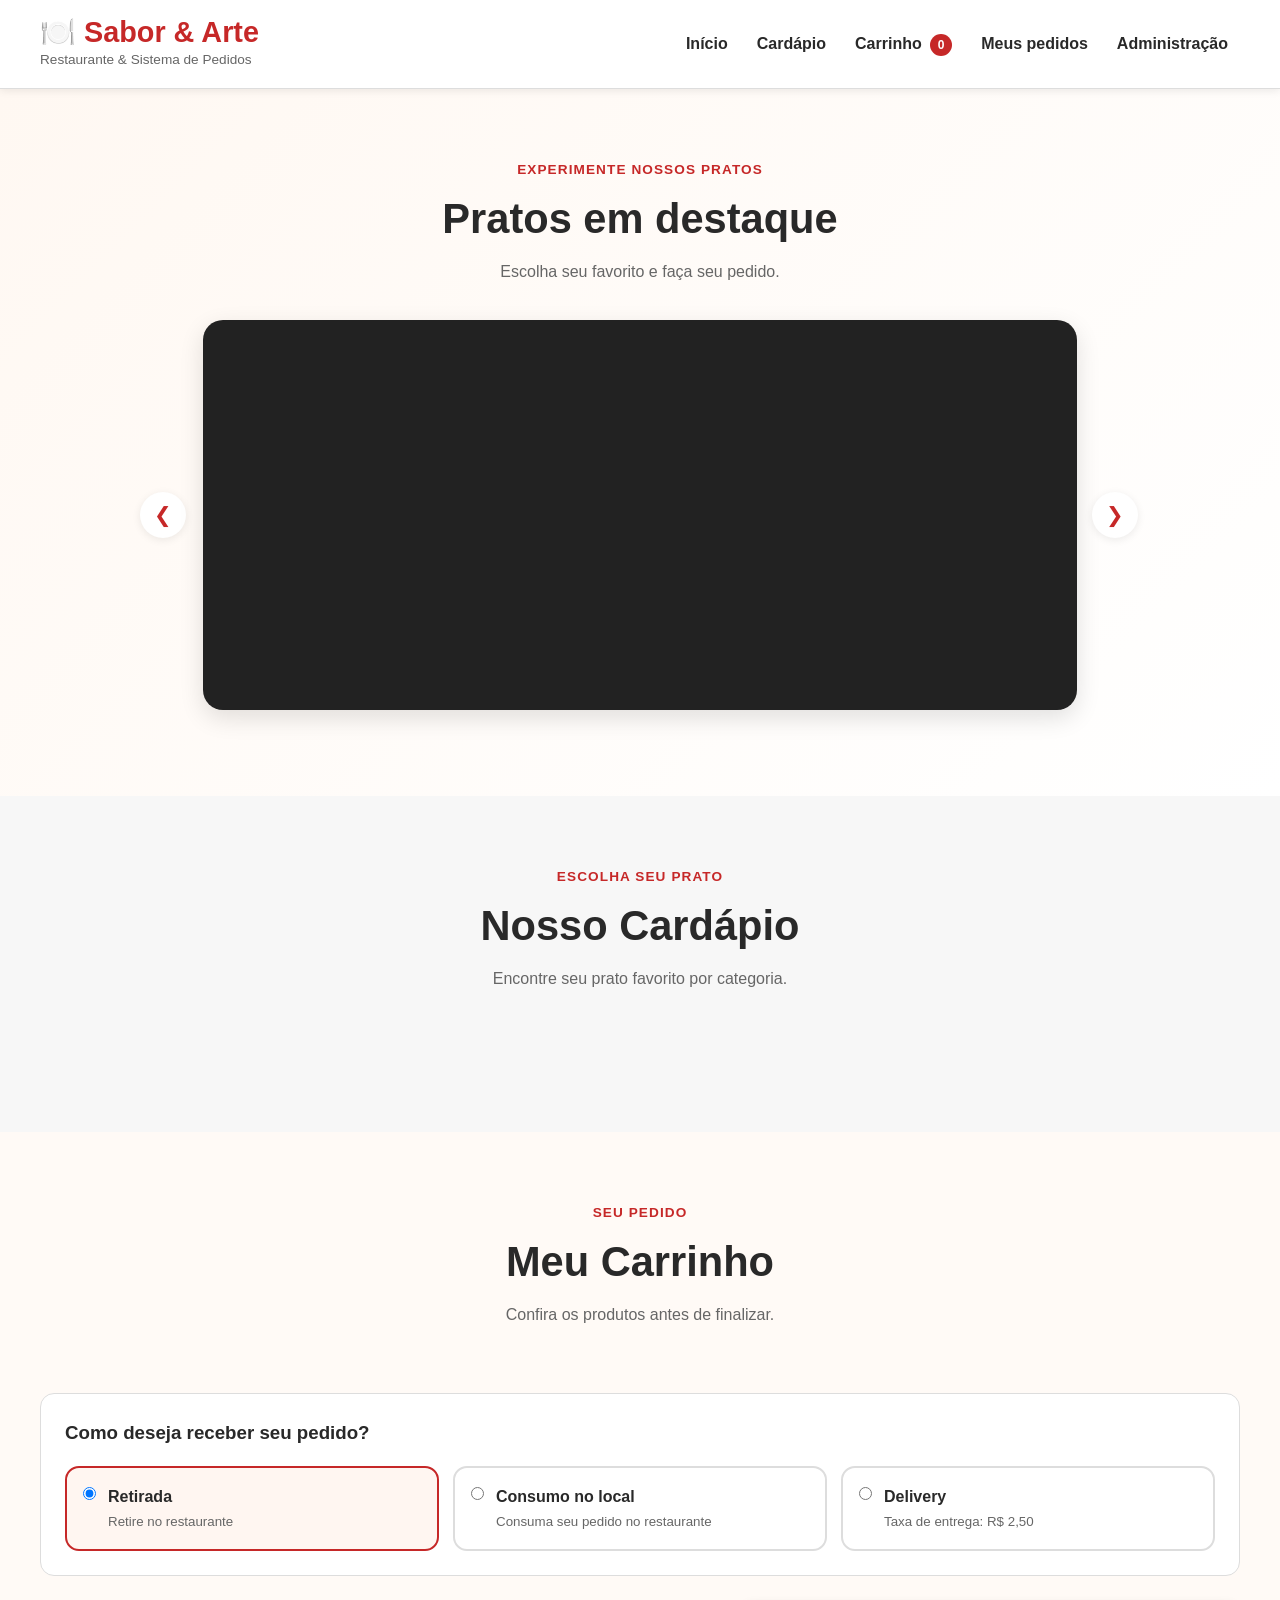
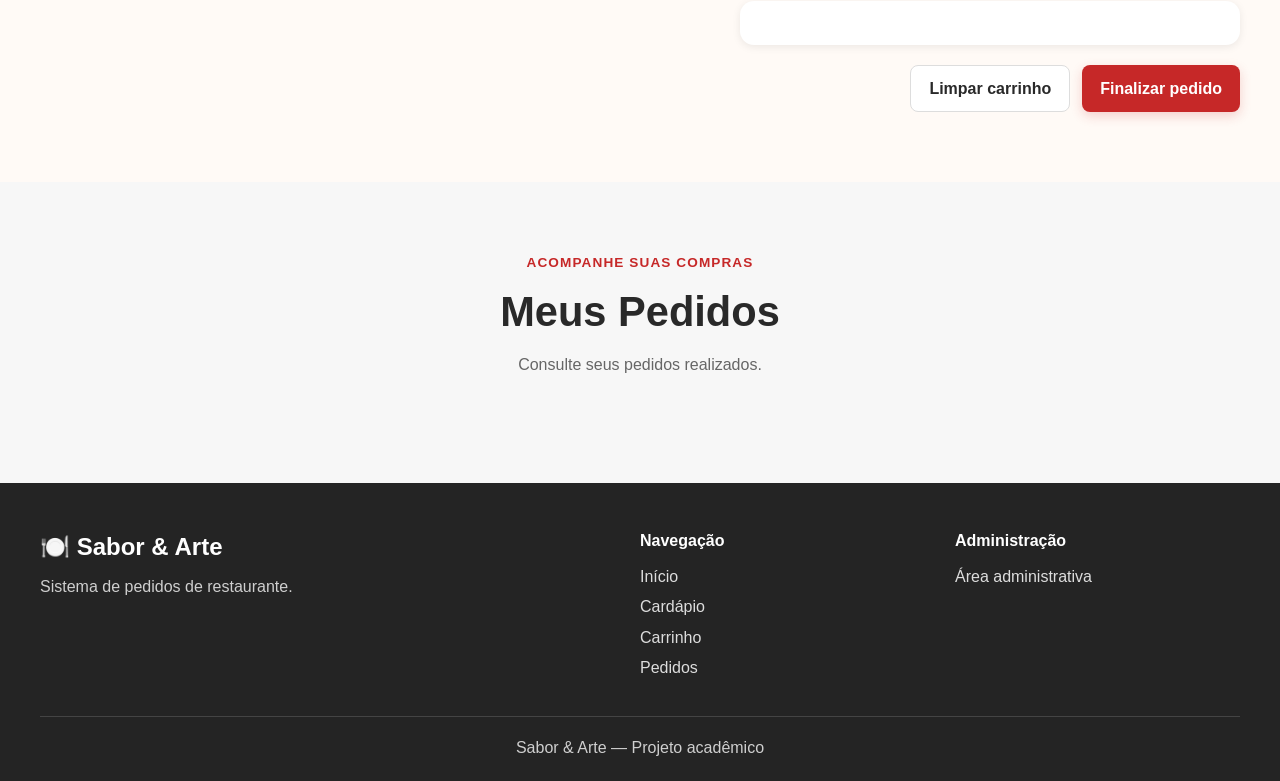
==== html/index.html @ 0c0e7c6c "Versão funcional do site" ====
<!doctype html>
<html lang="pt-BR">
  <head>
    <meta charset="UTF-8" />

    <meta name="viewport" content="width=device-width, initial-scale=1.0" />

    <meta
      name="description"
      content="Sabor & Arte - Sistema de pedidos de restaurante"
    />

    <title>Sabor & Arte - Restaurante</title>

    <link rel="stylesheet" href="../css/style.css" />
  </head>

  <body>
    <a class="link-pular" href="#conteudo-principal"> Pular para o conteúdo </a>

    <!-- =====================================================
         CABEÇALHO
    ====================================================== -->

    <header class="cabecalho">
      <div class="container cabecalho-conteudo">
        <div class="marca">
          <h1>🍽️ Sabor & Arte</h1>

          <p>Restaurante & Sistema de Pedidos</p>
        </div>

        <nav class="navegacao" aria-label="Navegação principal">
          <a href="#inicio"> Início </a>

          <a href="#cardapio"> Cardápio </a>

          <a href="#carrinho">
            Carrinho
            <span id="contador-carrinho" class="contador-carrinho"> 0 </span>
          </a>

          <a href="#pedidos"> Meus pedidos </a>

          <a href="admin.html" class="link-administracao"> Administração </a>
        </nav>
      </div>
    </header>

    <!-- =====================================================
         CONTEÚDO PRINCIPAL
    ====================================================== -->

    <main id="conteudo-principal">
      <!-- =================================================
             INÍCIO
        ================================================== -->

      <section
        id="inicio"
        class="secao secao-destaque"
        aria-labelledby="titulo-destaques"
      >
        <div class="container">
          <div class="titulo-secao">
            <span class="subtitulo"> Experimente nossos pratos </span>

            <h2 id="titulo-destaques">Pratos em destaque</h2>

            <p>Escolha seu favorito e faça seu pedido.</p>
          </div>

          <div id="carrossel" class="carrossel" aria-label="Pratos em destaque">
            <button
              id="btn-anterior"
              class="btn-carrossel"
              type="button"
              aria-label="Prato anterior"
            >
              ❮
            </button>

            <div id="slide-carrossel" class="slide-carrossel"></div>

            <button
              id="btn-proximo"
              class="btn-carrossel"
              type="button"
              aria-label="Próximo prato"
            >
              ❯
            </button>
          </div>

          <div
            id="indicadores-carrossel"
            class="indicadores"
            aria-label="Selecionar prato em destaque"
          ></div>
        </div>
      </section>

      <!-- =================================================
             CARDÁPIO
        ================================================== -->

      <section id="cardapio" class="secao" aria-labelledby="titulo-cardapio">
        <div class="container">
          <div class="titulo-secao">
            <span class="subtitulo"> Escolha seu prato </span>

            <h2 id="titulo-cardapio">Nosso Cardápio</h2>

            <p>Encontre seu prato favorito por categoria.</p>
          </div>

          <div
            id="filtros-categoria"
            class="filtros"
            aria-label="Categorias do cardápio"
          ></div>

          <div id="lista-produtos" class="lista-produtos"></div>
        </div>
      </section>

      <!-- =================================================
             CARRINHO
        ================================================== -->

      <section
        id="carrinho"
        class="secao secao-carrinho"
        aria-labelledby="titulo-carrinho"
      >
        <div class="container">
          <div class="titulo-secao">
            <span class="subtitulo"> Seu pedido </span>

            <h2 id="titulo-carrinho">Meu Carrinho</h2>

            <p>Confira os produtos antes de finalizar.</p>
          </div>

          <div id="lista-carrinho" class="lista-carrinho"></div>

          <!-- =================================================
                     TIPO DE ENTREGA
                ================================================== -->

          <div class="opcoes-entrega">
            <h3>Como deseja receber seu pedido?</h3>

            <div class="opcoes-entrega-grid">
              <label class="opcao-entrega">
                <input
                  type="radio"
                  name="tipo-entrega"
                  value="retirada"
                  checked
                />

                <span class="opcao-entrega-conteudo">
                  <strong> Retirada </strong>

                  <small> Retire no restaurante </small>
                </span>
              </label>

              <label class="opcao-entrega">
                <input type="radio" name="tipo-entrega" value="local" />

                <span class="opcao-entrega-conteudo">
                  <strong> Consumo no local </strong>

                  <small> Consuma seu pedido no restaurante </small>
                </span>
              </label>

              <label class="opcao-entrega">
                <input type="radio" name="tipo-entrega" value="entrega" />

                <span class="opcao-entrega-conteudo">
                  <strong> Delivery </strong>

                  <small> Taxa de entrega: R$ 2,50 </small>
                </span>
              </label>
            </div>
          </div>

          <!-- RESUMO -->

          <div id="resumo-carrinho" class="resumo-carrinho"></div>

          <div class="acoes-carrinho">
            <button
              id="btn-limpar-carrinho"
              class="btn btn-secundario"
              type="button"
            >
              Limpar carrinho
            </button>

            <button id="btn-finalizar" class="btn btn-principal" type="button">
              Finalizar pedido
            </button>
          </div>
        </div>
      </section>

      <!-- =================================================
             PEDIDOS
        ================================================== -->

      <section id="pedidos" class="secao" aria-labelledby="titulo-pedidos">
        <div class="container">
          <div class="titulo-secao">
            <span class="subtitulo"> Acompanhe suas compras </span>

            <h2 id="titulo-pedidos">Meus Pedidos</h2>

            <p>Consulte seus pedidos realizados.</p>
          </div>

          <div id="lista-pedidos" class="lista-pedidos"></div>
        </div>
      </section>
    </main>

    <!-- =====================================================
         MENSAGEM DE FEEDBACK
    ====================================================== -->

    <div
      id="mensagem"
      class="mensagem"
      role="status"
      aria-live="polite"
      aria-atomic="true"
    ></div>

    <!-- =====================================================
         RODAPÉ
    ====================================================== -->

    <footer class="rodape">
      <div class="container">
        <div class="rodape-conteudo">
          <div>
            <h2>🍽️ Sabor & Arte</h2>

            <p>Sistema de pedidos de restaurante.</p>
          </div>

          <div>
            <h3>Navegação</h3>

            <a href="#inicio"> Início </a>

            <a href="#cardapio"> Cardápio </a>

            <a href="#carrinho"> Carrinho </a>

            <a href="#pedidos"> Pedidos </a>
          </div>

          <div>
            <h3>Administração</h3>

            <a href="admin.html"> Área administrativa </a>
          </div>
        </div>

        <div class="rodape-final">
          <p>Sabor & Arte — Projeto acadêmico</p>
        </div>
      </div>
    </footer>

    <script type="module" src="../js/app.js"></script>
  </body>
</html>
---- css/style.css ----
/* =========================================================
   VARIÁVEIS
========================================================= */

:root {
    --cor-principal: #c62828;
    --cor-principal-hover: #a91f1f;
    --cor-destaque: #f9b233;

    --cor-fundo: #f7f7f7;
    --cor-superficie: #ffffff;
    --cor-fundo-claro: #fff8f2;

    --cor-texto: #292929;
    --cor-texto-secundario: #666666;

    --cor-borda: #dddddd;

    --cor-sucesso: #198754;
    --cor-erro: #c62828;
    --cor-aviso: #a66a00;

    --largura-maxima: 1200px;

    --raio-pequeno: 8px;
    --raio-medio: 14px;
    --raio-grande: 20px;

    --sombra-pequena:
        0 2px 8px rgba(0, 0, 0, 0.08);

    --sombra-media:
        0 8px 25px rgba(0, 0, 0, 0.12);
}


/* =========================================================
   RESET
========================================================= */

* {
    margin: 0;
    padding: 0;
    box-sizing: border-box;
}


html {
    scroll-behavior: smooth;
}


body {
    min-height: 100vh;

    font-family:
        Arial,
        Helvetica,
        sans-serif;

    background-color: var(--cor-fundo);

    color: var(--cor-texto);

    line-height: 1.6;
}


img {
    display: block;

    max-width: 100%;
}


button,
input,
textarea {
    font: inherit;
}


button {
    cursor: pointer;
}


a {
    color: inherit;

    text-decoration: none;
}


/* =========================================================
   ACESSIBILIDADE
========================================================= */

.link-pular {
    position: fixed;

    top: 10px;
    left: 10px;

    z-index: 9999;

    padding: 10px 16px;

    border: 2px solid #000000;

    border-radius: var(--raio-pequeno);

    background-color: #ffffff;

    color: #000000;

    transform: translateY(-150%);

    transition:
        transform 0.2s ease;
}


.link-pular:focus {
    transform: translateY(0);
}


:focus-visible {
    outline: 3px solid var(--cor-destaque);

    outline-offset: 3px;
}


/* =========================================================
   CONTAINER
========================================================= */

.container {
    width:
        min(
            calc(100% - 32px),
            var(--largura-maxima)
        );

    margin-inline: auto;
}


/* =========================================================
   CABEÇALHO
========================================================= */

.cabecalho {
    position: sticky;

    top: 0;

    z-index: 1000;

    background-color: #ffffff;

    border-bottom:
        1px solid var(--cor-borda);

    box-shadow: var(--sombra-pequena);
}


.cabecalho-conteudo {
    min-height: 88px;

    display: flex;

    align-items: center;

    justify-content: space-between;

    gap: 30px;
}


.marca h1 {
    color: var(--cor-principal);

    font-size: 1.8rem;

    line-height: 1.1;
}


.marca p {
    color: var(--cor-texto-secundario);

    font-size: 0.85rem;
}


/* =========================================================
   NAVEGAÇÃO
========================================================= */

.navegacao {
    display: flex;

    flex-wrap: wrap;

    align-items: center;

    gap: 5px;
}


.navegacao a {
    padding: 9px 12px;

    border-radius: var(--raio-pequeno);

    font-weight: 600;

    transition:
        background-color 0.2s ease,
        color 0.2s ease;
}


.navegacao a:hover {
    background-color: #fff0e8;

    color: var(--cor-principal);
}


.contador-carrinho {
    display: inline-flex;

    align-items: center;

    justify-content: center;

    min-width: 22px;

    height: 22px;

    margin-left: 4px;

    padding: 0 5px;

    border-radius: 999px;

    background-color: var(--cor-principal);

    color: #ffffff;

    font-size: 0.75rem;

    line-height: 1;
}


/* =========================================================
   SEÇÕES
========================================================= */

.secao {
    padding: 70px 0;
}


.secao-destaque {
    background:
        linear-gradient(
            135deg,
            #fff8f2,
            #ffffff
        );
}


.secao-carrinho {
    background-color: #fffaf6;
}


.secao-administracao {
    min-height: 80vh;

    background-color: #f1f1f1;
}


.titulo-secao {
    margin-bottom: 35px;

    text-align: center;
}


.subtitulo {
    display: block;

    margin-bottom: 5px;

    color: var(--cor-principal);

    font-size: 0.85rem;

    font-weight: 800;

    letter-spacing: 0.08em;

    text-transform: uppercase;
}


.titulo-secao h2 {
    margin-bottom: 7px;

    font-size:
        clamp(
            1.8rem,
            4vw,
            2.6rem
        );
}


.titulo-secao p {
    max-width: 650px;

    margin-inline: auto;

    color: var(--cor-texto-secundario);
}


/* =========================================================
   BOTÕES
========================================================= */

.btn {
    min-height: 44px;

    padding:
        10px 18px;

    border: none;

    border-radius: var(--raio-pequeno);

    font-weight: 700;

    transition:
        transform 0.15s ease,
        background-color 0.2s ease,
        box-shadow 0.2s ease;
}


.btn:hover {
    transform: translateY(-1px);
}


.btn:active {
    transform: translateY(0);
}


.btn-principal {
    background-color: var(--cor-principal);

    color: #ffffff;

    box-shadow:
        0 4px 12px
        rgba(198, 40, 40, 0.20);
}


.btn-principal:hover {
    background-color: var(--cor-principal-hover);
}


.btn-secundario {
    border: 1px solid var(--cor-borda);

    background-color: #ffffff;

    color: var(--cor-texto);
}


.btn-secundario:hover {
    background-color: #eeeeee;
}


/* =========================================================
   CARROSSEL
========================================================= */

.carrossel {
    display: grid;

    grid-template-columns:
        48px 1fr 48px;

    align-items: center;

    gap: 15px;

    max-width: 1000px;

    margin-inline: auto;
}


.slide-carrossel {
    min-height: 390px;

    overflow: hidden;

    border-radius: var(--raio-grande);

    background-color: #222222;

    box-shadow: var(--sombra-media);
}


.slide-conteudo {
    position: relative;

    min-height: 390px;

    display: flex;

    align-items: flex-end;

    overflow: hidden;
}


.slide-conteudo img {
    position: absolute;

    inset: 0;

    width: 100%;

    height: 100%;

    object-fit: cover;
}


.slide-overlay {
    position: relative;

    z-index: 1;

    width: 100%;

    padding: 50px 30px 25px;

    background:
        linear-gradient(
            transparent,
            rgba(0, 0, 0, 0.85)
        );

    color: #ffffff;
}


.slide-overlay h3 {
    margin-bottom: 5px;

    font-size: 1.7rem;
}


.slide-overlay p {
    margin-bottom: 10px;

    color: #eeeeee;
}


.slide-preco {
    font-size: 1.25rem;

    font-weight: 800;
}


.btn-carrossel {
    width: 46px;

    height: 46px;

    border: none;

    border-radius: 50%;

    background-color: #ffffff;

    color: var(--cor-principal);

    font-size: 1.3rem;

    box-shadow: var(--sombra-pequena);

    transition:
        transform 0.2s ease,
        background-color 0.2s ease;
}


.btn-carrossel:hover {
    transform: scale(1.05);

    background-color: #fff0e8;
}


.indicadores {
    display: flex;

    justify-content: center;

    align-items: center;

    gap: 8px;

    margin-top: 16px;
}


.indicador {
    width: 10px;

    height: 10px;

    padding: 0;

    border: none;

    border-radius: 50%;

    background-color: #cccccc;
}


.indicador.ativo {
    width: 28px;

    border-radius: 999px;

    background-color: var(--cor-principal);
}


/* =========================================================
   FILTROS
========================================================= */

.filtros {
    display: flex;

    justify-content: center;

    flex-wrap: wrap;

    gap: 10px;

    margin-bottom: 35px;
}


.btn-filtro {
    min-height: 42px;

    padding:
        8px 16px;

    border:
        1px solid var(--cor-borda);

    border-radius: 999px;

    background-color: #ffffff;

    color: var(--cor-texto);

    font-weight: 600;
}


.btn-filtro:hover,
.btn-filtro.ativo {
    border-color: var(--cor-principal);

    background-color: var(--cor-principal);

    color: #ffffff;
}


/* =========================================================
   CARDS DO CARDÁPIO
========================================================= */

.lista-produtos {
    display: grid;

    grid-template-columns:
        repeat(
            auto-fit,
            minmax(230px, 1fr)
        );

    gap: 24px;
}


.card-produto {
    display: flex;

    flex-direction: column;

    overflow: hidden;

    border:
        1px solid var(--cor-borda);

    border-radius: var(--raio-medio);

    background-color: #ffffff;

    box-shadow: var(--sombra-pequena);

    transition:
        transform 0.2s ease,
        box-shadow 0.2s ease;
}


.card-produto:hover {
    transform: translateY(-4px);

    box-shadow: var(--sombra-media);
}


.card-produto-imagem {
    aspect-ratio: 16 / 10;

    overflow: hidden;

    background-color: #eeeeee;
}


.card-produto-imagem img {
    width: 100%;

    height: 100%;

    object-fit: cover;

    transition:
        transform 0.3s ease;
}


.card-produto:hover
.card-produto-imagem img {
    transform: scale(1.04);
}


.card-produto-conteudo {
    flex: 1;

    display: flex;

    flex-direction: column;

    padding: 18px;
}


.card-produto-categoria {
    margin-bottom: 5px;

    color: var(--cor-principal);

    font-size: 0.75rem;

    font-weight: 800;

    text-transform: uppercase;
}


.card-produto h3 {
    margin-bottom: 7px;

    font-size: 1.15rem;
}


.card-produto p {
    flex: 1;

    margin-bottom: 15px;

    color: var(--cor-texto-secundario);

    font-size: 0.92rem;
}


.card-produto-preco {
    margin-bottom: 15px;

    color: var(--cor-principal);

    font-size: 1.25rem;

    font-weight: 800;
}


.card-produto .btn {
    width: 100%;
}


/* =========================================================
   CARRINHO
========================================================= */

.lista-carrinho {
    display: flex;

    flex-direction: column;

    gap: 14px;
}


.item-carrinho {
    display: grid;

    grid-template-columns:
        80px
        1fr
        auto
        auto;

    align-items: center;

    gap: 18px;

    padding: 15px;

    border:
        1px solid var(--cor-borda);

    border-radius: var(--raio-medio);

    background-color: #ffffff;
}


.item-carrinho-imagem {
    width: 80px;

    height: 65px;

    overflow: hidden;

    border-radius: var(--raio-pequeno);
}


.item-carrinho-imagem img {
    width: 100%;

    height: 100%;

    object-fit: cover;
}


.item-carrinho-info h3 {
    margin-bottom: 3px;

    font-size: 1rem;
}


.item-carrinho-info p {
    color: var(--cor-texto-secundario);

    font-size: 0.85rem;
}


.controles-quantidade {
    display: inline-flex;

    align-items: center;

    overflow: hidden;

    border:
        1px solid var(--cor-borda);

    border-radius: 999px;
}


.btn-quantidade {
    width: 34px;

    height: 34px;

    border: none;

    background-color: #ffffff;

    color: var(--cor-principal);

    font-size: 1.1rem;

    font-weight: 800;
}


.btn-quantidade:hover {
    background-color: #fff0e8;
}


.quantidade {
    min-width: 30px;

    text-align: center;

    font-weight: 700;
}


.item-carrinho-subtotal {
    min-width: 95px;

    text-align: right;

    font-weight: 800;
}


.btn-remover {
    border: none;

    background: transparent;

    color: var(--cor-erro);

    font-weight: 700;

    text-decoration: underline;
}


/* =========================================================
   ENTREGA
========================================================= */

.opcoes-entrega {
    margin-top: 30px;

    padding: 24px;

    border:
        1px solid var(--cor-borda);

    border-radius: var(--raio-medio);

    background-color: #ffffff;
}


.opcoes-entrega h3 {
    margin-bottom: 18px;
}


.opcoes-entrega-grid {
    display: grid;

    grid-template-columns:
        repeat(
            3,
            1fr
        );

    gap: 14px;
}


.opcao-entrega {
    display: flex;

    align-items: flex-start;

    gap: 12px;

    padding: 16px;

    border:
        2px solid var(--cor-borda);

    border-radius: var(--raio-medio);

    background-color: #ffffff;

    cursor: pointer;

    transition:
        border-color 0.2s ease,
        background-color 0.2s ease;
}


.opcao-entrega:hover {
    border-color: #aaaaaa;
}


.opcao-entrega:has(input:checked) {
    border-color: var(--cor-principal);

    background-color: #fff6f1;
}


.opcao-entrega input {
    margin-top: 3px;
}


.opcao-entrega-conteudo {
    display: flex;

    flex-direction: column;

    gap: 2px;
}


.opcao-entrega-conteudo small {
    color: var(--cor-texto-secundario);
}


/* =========================================================
   RESUMO
========================================================= */

.resumo-carrinho {
    max-width: 500px;

    margin:
        25px 0 0 auto;

    padding: 22px;

    border-radius: var(--raio-medio);

    background-color: #ffffff;

    box-shadow: var(--sombra-pequena);
}


.resumo-linha {
    display: flex;

    justify-content: space-between;

    gap: 20px;

    padding: 7px 0;
}


.resumo-total {
    margin-top: 10px;

    padding-top: 15px;

    border-top:
        2px solid var(--cor-borda);

    font-size: 1.25rem;

    font-weight: 800;
}


.acoes-carrinho {
    display: flex;

    justify-content: flex-end;

    flex-wrap: wrap;

    gap: 12px;

    margin-top: 20px;
}


/* =========================================================
   PEDIDOS
========================================================= */

.lista-pedidos {
    display: flex;

    flex-direction: column;

    gap: 16px;
}


.card-pedido {
    padding: 20px;

    border:
        1px solid var(--cor-borda);

    border-radius: var(--raio-medio);

    background-color: #ffffff;

    box-shadow: var(--sombra-pequena);
}


.card-pedido-cabecalho {
    display: flex;

    justify-content: space-between;

    align-items: flex-start;

    gap: 20px;

    margin-bottom: 14px;
}


.card-pedido-cabecalho h3 {
    margin-bottom: 3px;
}


.card-pedido-data {
    color: var(--cor-texto-secundario);

    font-size: 0.85rem;
}


.status-pedido {
    display: inline-flex;

    align-items: center;

    justify-content: center;

    padding:
        6px 12px;

    border-radius: 999px;

    background-color: #eeeeee;

    font-size: 0.82rem;

    font-weight: 700;
}


.status-realizado {
    background-color: #e7f5e9;

    color: #1d6b2c;
}


.status-preparo {
    background-color: #fff4d6;

    color: #805b00;
}


.status-pronto {
    background-color: #e4f1ff;

    color: #005a9c;
}


.status-entregue {
    background-color: #e5f7ed;

    color: #08763a;
}


.status-cancelado {
    background-color: #fdeaea;

    color: #a11818;
}


/* =========================================================
   ADMINISTRAÇÃO
========================================================= */

.cabecalho-administracao {
    display: flex;

    align-items: center;

    justify-content: space-between;

    gap: 20px;

    margin-bottom: 25px;
}


.cabecalho-administracao p {
    color: var(--cor-texto-secundario);
}


.lista-administracao {
    display: flex;

    flex-direction: column;

    gap: 12px;
}


.item-administracao {
    display: grid;

    grid-template-columns:
        70px
        1fr
        120px
        auto;

    align-items: center;

    gap: 16px;

    padding: 12px 15px;

    border:
        1px solid var(--cor-borda);

    border-radius: var(--raio-medio);

    background-color: #ffffff;

    box-shadow: var(--sombra-pequena);
}


.item-administracao-imagem {
    width: 70px;

    height: 55px;

    overflow: hidden;

    border-radius: var(--raio-pequeno);
}


.item-administracao-imagem img {
    width: 100%;

    height: 100%;

    object-fit: cover;
}


.item-administracao-info h3 {
    margin-bottom: 3px;

    font-size: 1rem;
}


.item-administracao-info p {
    color: var(--cor-texto-secundario);

    font-size: 0.82rem;
}


.item-administracao-preco {
    font-weight: 800;
}


.acoes-administracao {
    display: flex;

    gap: 8px;
}


.btn-editar,
.btn-excluir {
    min-height: 40px;

    padding:
        8px 12px;

    border-radius: var(--raio-pequeno);

    font-weight: 700;
}


.btn-editar {
    border:
        1px solid #b6d3f5;

    background-color: #eef6ff;

    color: #005ea8;
}


.btn-excluir {
    border:
        1px solid #f3b7b7;

    background-color: #fff0f0;

    color: #a11818;
}


/* =========================================================
   FORMULÁRIO
========================================================= */

.formulario-container {
    margin-bottom: 30px;

    padding: 25px;

    border:
        1px solid var(--cor-borda);

    border-radius: var(--raio-medio);

    background-color: #ffffff;

    box-shadow: var(--sombra-pequena);
}


.cabecalho-formulario {
    margin-bottom: 20px;
}


.cabecalho-formulario h3 {
    font-size: 1.4rem;
}


.form-grid {
    display: grid;

    grid-template-columns:
        repeat(
            2,
            1fr
        );

    gap: 18px;
}


.campo {
    display: flex;

    flex-direction: column;

    gap: 7px;
}


.campo-completo {
    grid-column: 1 / -1;
}


.campo label {
    font-weight: 700;
}


.campo input,
.campo textarea {
    width: 100%;

    padding:
        11px 13px;

    border:
        1px solid #cfcfcf;

    border-radius: var(--raio-pequeno);

    background-color: #ffffff;

    color: var(--cor-texto);
}


.campo input {
    min-height: 45px;
}


.campo textarea {
    min-height: 110px;

    resize: vertical;
}


.campo input:focus,
.campo textarea:focus {
    border-color: var(--cor-principal);
}


.campo small {
    color: var(--cor-texto-secundario);

    font-size: 0.82rem;
}


.acoes-formulario {
    display: flex;

    justify-content: flex-end;

    flex-wrap: wrap;

    gap: 12px;

    margin-top: 22px;
}


/* =========================================================
   MENSAGENS
========================================================= */

.mensagem {
    position: fixed;

    right: 20px;
    bottom: 20px;

    z-index: 2000;

    max-width:
        min(
            420px,
            calc(100% - 40px)
        );

    padding:
        14px 18px;

    border-radius: var(--raio-medio);

    background-color: #222222;

    color: #ffffff;

    box-shadow: var(--sombra-media);

    opacity: 0;

    visibility: hidden;

    transform: translateY(20px);

    transition:
        opacity 0.2s ease,
        transform 0.2s ease,
        visibility 0.2s ease;
}


.mensagem.visivel {
    opacity: 1;

    visibility: visible;

    transform: translateY(0);
}


.mensagem.sucesso {
    background-color: var(--cor-sucesso);
}


.mensagem.erro {
    background-color: var(--cor-erro);
}


.mensagem.aviso {
    background-color: var(--cor-aviso);
}


/* =========================================================
   ESTADO VAZIO
========================================================= */

.estado-vazio {
    padding: 45px 20px;

    border:
        2px dashed var(--cor-borda);

    border-radius: var(--raio-medio);

    background-color: #ffffff;

    text-align: center;
}


.estado-vazio h3 {
    margin-bottom: 7px;
}


.estado-vazio p {
    color: var(--cor-texto-secundario);
}


/* =========================================================
   RODAPÉ
========================================================= */

.rodape {
    padding:
        45px 0 20px;

    background-color: #242424;

    color: #ffffff;
}


.rodape-conteudo {
    display: grid;

    grid-template-columns:
        2fr 1fr 1fr;

    gap: 30px;
}


.rodape h2 {
    margin-bottom: 8px;
}


.rodape h3 {
    margin-bottom: 10px;

    font-size: 1rem;
}


.rodape p {
    color: #cfcfcf;
}


.rodape-conteudo a {
    display: block;

    width: fit-content;

    margin-bottom: 5px;

    color: #dddddd;
}


.rodape-conteudo a:hover {
    color: #ffffff;

    text-decoration: underline;
}


.rodape-final {
    margin-top: 30px;

    padding-top: 18px;

    border-top:
        1px solid #444444;

    text-align: center;
}


/* =========================================================
   RESPONSIVIDADE
========================================================= */

@media (max-width: 900px) {

    .cabecalho-conteudo {
        flex-direction: column;

        align-items: flex-start;

        padding: 18px 0;
    }


    .navegacao {
        width: 100%;

        overflow-x: auto;

        flex-wrap: nowrap;
    }


    .opcoes-entrega-grid {
        grid-template-columns: 1fr;
    }


    .item-administracao {
        grid-template-columns:
            60px 1fr;
    }


    .item-administracao-preco,
    .acoes-administracao {
        grid-column: 2;
    }


    .rodape-conteudo {
        grid-template-columns:
            1fr 1fr;
    }
}


@media (max-width: 700px) {

    .secao {
        padding: 50px 0;
    }


    .carrossel {
        grid-template-columns:
            40px 1fr 40px;

        gap: 8px;
    }


    .btn-carrossel {
        width: 40px;

        height: 40px;
    }


    .slide-carrossel,
    .slide-conteudo {
        min-height: 320px;
    }


    .item-carrinho {
        grid-template-columns:
            65px 1fr;

        gap: 12px;
    }


    .item-carrinho-imagem {
        width: 65px;

        height: 55px;
    }


    .controles-quantidade,
    .item-carrinho-subtotal,
    .btn-remover {
        grid-column: 2;

        justify-self: start;
    }


    .item-carrinho-subtotal {
        text-align: left;
    }


    .resumo-carrinho {
        max-width: none;
    }


    .acoes-carrinho {
        flex-direction: column;
    }


    .acoes-carrinho .btn {
        width: 100%;
    }


    .form-grid {
        grid-template-columns: 1fr;
    }


    .campo-completo {
        grid-column: auto;
    }


    .cabecalho-administracao {
        flex-direction: column;

        align-items: stretch;
    }


    .cabecalho-administracao .btn {
        width: 100%;
    }


    .rodape-conteudo {
        grid-template-columns: 1fr;
    }
}


@media (max-width: 500px) {

    .container {
        width:
            calc(100% - 20px);
    }


    .marca h1 {
        font-size: 1.5rem;
    }


    .navegacao a {
        padding:
            8px 10px;

        font-size: 0.88rem;
    }


    .slide-carrossel,
    .slide-conteudo {
        min-height: 280px;
    }


    .opcoes-entrega {
        padding: 18px;
    }


    .formulario-container {
        padding: 18px;
    }
}


/* =========================================================
   REDUÇÃO DE MOVIMENTO
========================================================= */

@media (prefers-reduced-motion: reduce) {

    html {
        scroll-behavior: auto;
    }


    *,
    *::before,
    *::after {
        transition: none !important;

        animation: none !important;
    }
}
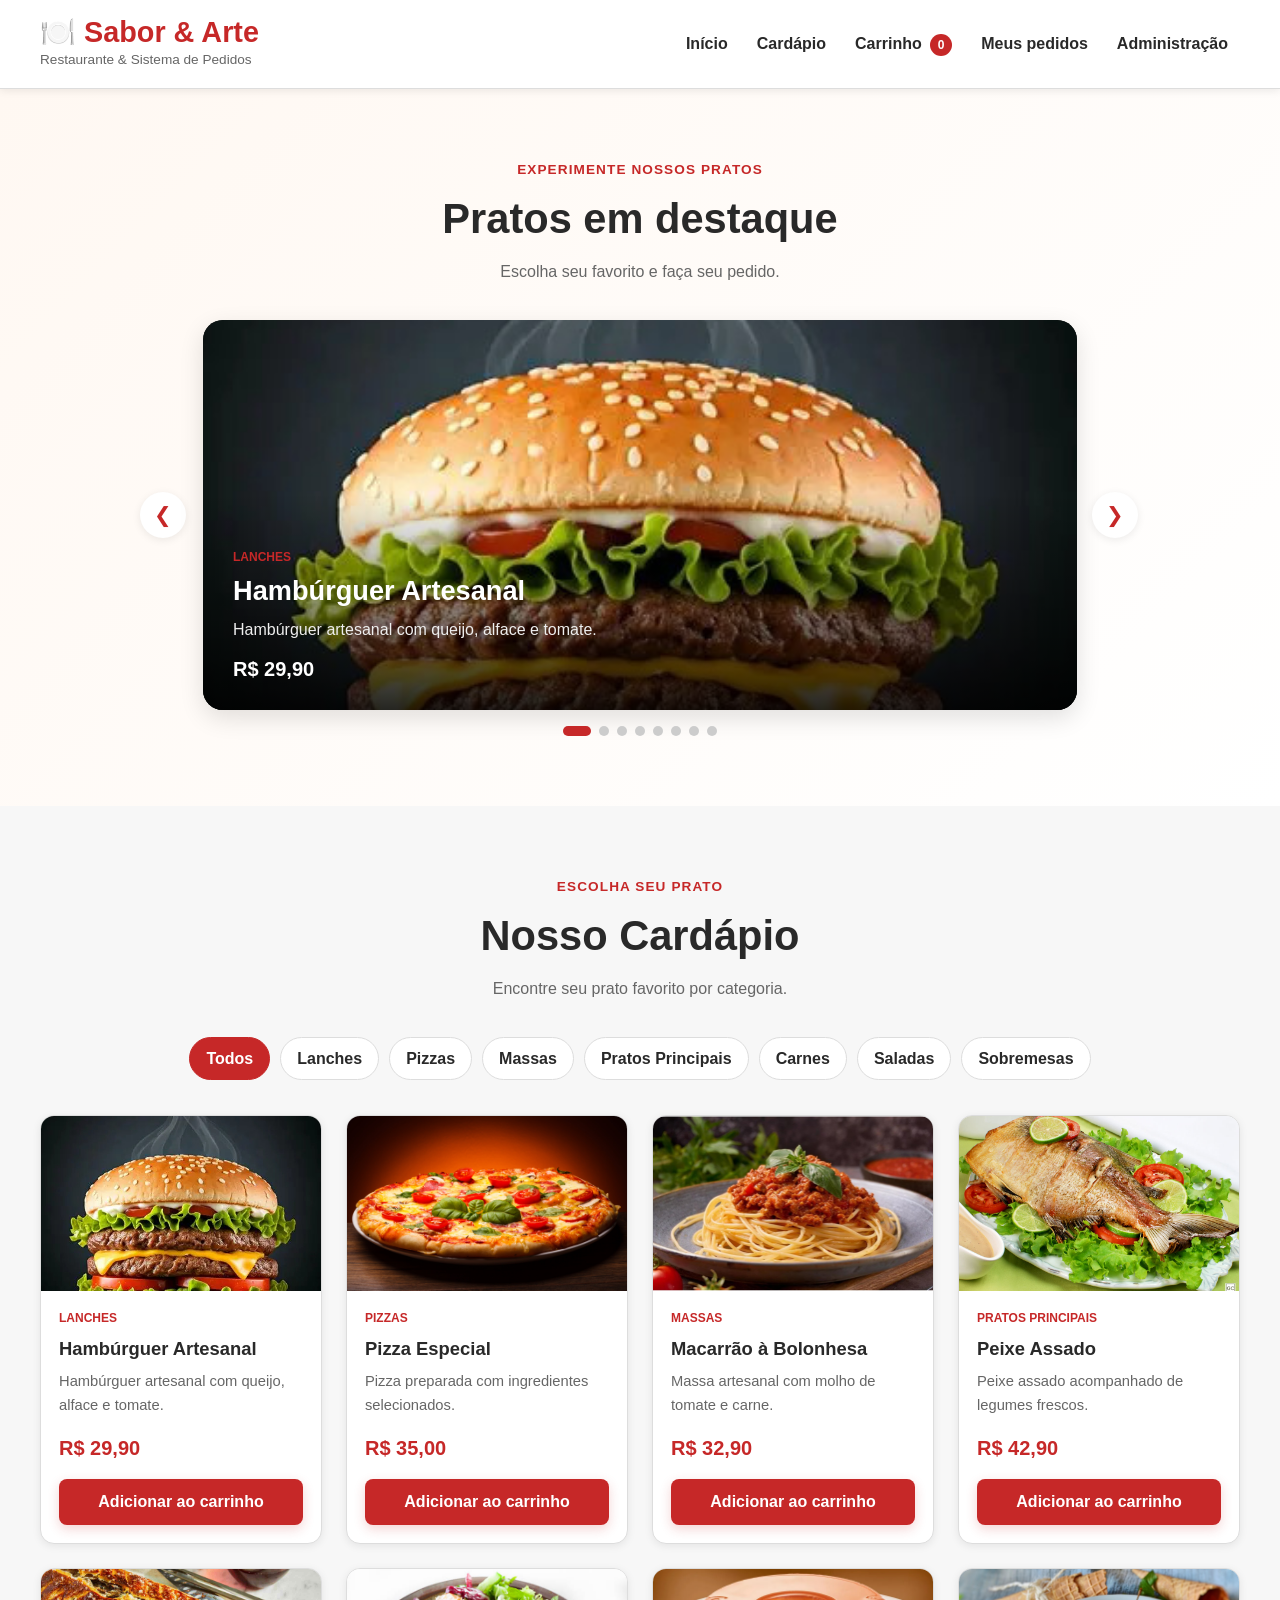
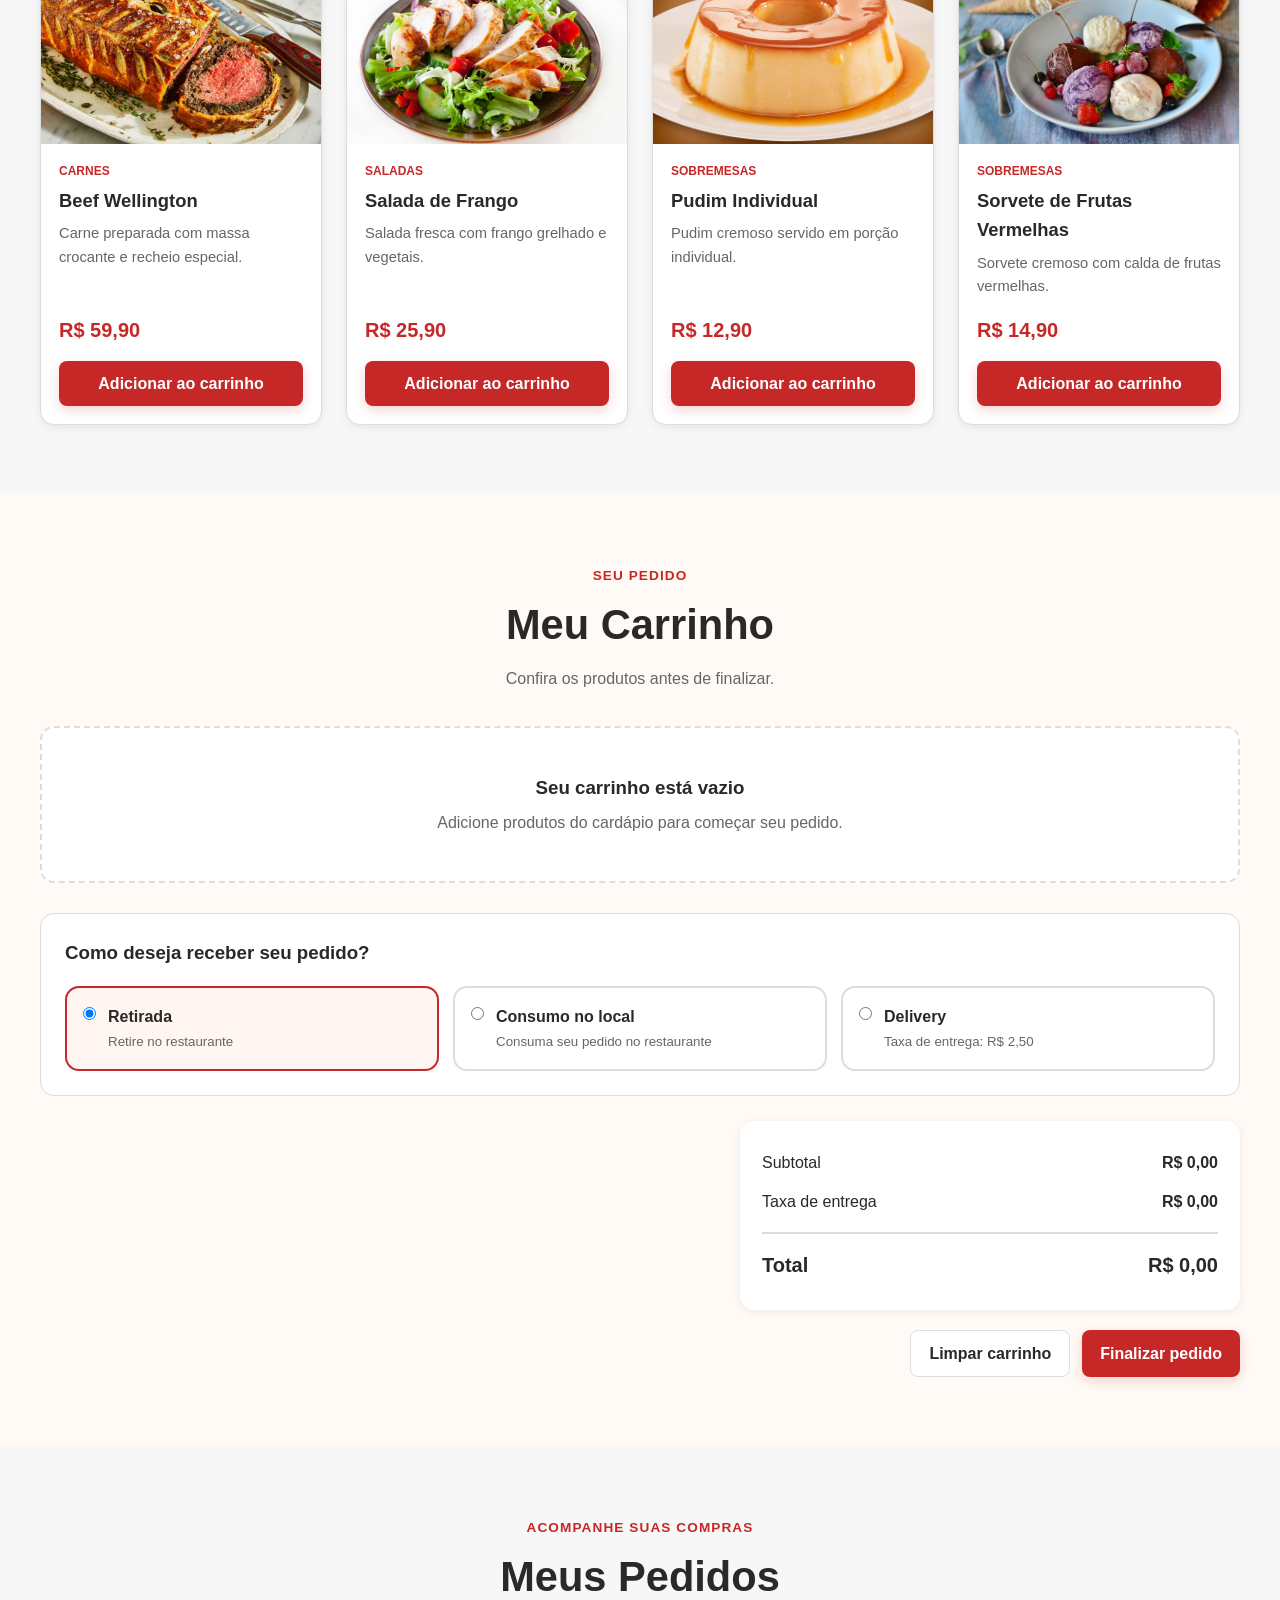
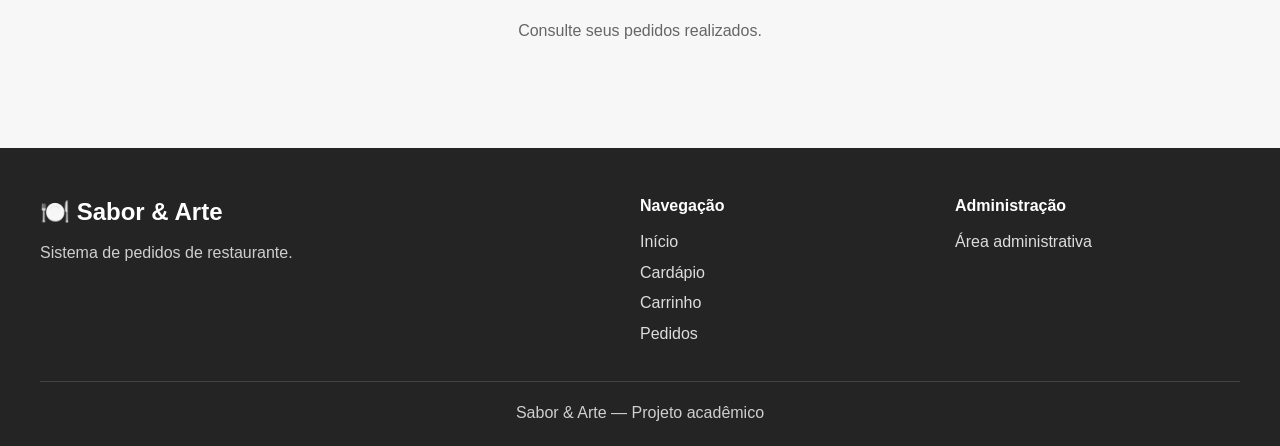
==== commit c91e8234: "Implementação de checkout e persistencia de pedidos" ====
--- a/html/index.html
+++ b/html/index.html
@@ -1,283 +1,298 @@
 <!doctype html>
 <html lang="pt-BR">
-  <head>
-    <meta charset="UTF-8" />
-
-    <meta name="viewport" content="width=device-width, initial-scale=1.0" />
-
-    <meta
-      name="description"
-      content="Sabor & Arte - Sistema de pedidos de restaurante"
-    />
-
-    <title>Sabor & Arte - Restaurante</title>
-
-    <link rel="stylesheet" href="../css/style.css" />
-  </head>
-
-  <body>
-    <a class="link-pular" href="#conteudo-principal"> Pular para o conteúdo </a>
-
-    <!-- =====================================================
+
+<head>
+  <meta charset="UTF-8" />
+
+  <meta name="viewport" content="width=device-width, initial-scale=1.0" />
+
+  <meta name="description" content="Sabor & Arte - Sistema de pedidos de restaurante" />
+
+  <title>Sabor & Arte - Restaurante</title>
+
+  <link rel="stylesheet" href="../css/style.css" />
+</head>
+
+<body>
+  <a class="link-pular" href="#conteudo-principal"> Pular para o conteúdo </a>
+
+  <!-- =====================================================
          CABEÇALHO
     ====================================================== -->
 
-    <header class="cabecalho">
-      <div class="container cabecalho-conteudo">
-        <div class="marca">
-          <h1>🍽️ Sabor & Arte</h1>
-
-          <p>Restaurante & Sistema de Pedidos</p>
-        </div>
-
-        <nav class="navegacao" aria-label="Navegação principal">
-          <a href="#inicio"> Início </a>
-
-          <a href="#cardapio"> Cardápio </a>
-
-          <a href="#carrinho">
-            Carrinho
-            <span id="contador-carrinho" class="contador-carrinho"> 0 </span>
-          </a>
-
-          <a href="#pedidos"> Meus pedidos </a>
-
-          <a href="admin.html" class="link-administracao"> Administração </a>
-        </nav>
-      </div>
-    </header>
-
-    <!-- =====================================================
+  <header class="cabecalho">
+    <div class="container cabecalho-conteudo">
+      <div class="marca">
+        <h1>🍽️ Sabor & Arte</h1>
+
+        <p>Restaurante & Sistema de Pedidos</p>
+      </div>
+
+      <nav class="navegacao" aria-label="Navegação principal">
+        <a href="#inicio"> Início </a>
+
+        <a href="#cardapio"> Cardápio </a>
+
+        <a href="#carrinho">
+          Carrinho
+          <span id="contador-carrinho" class="contador-carrinho"> 0 </span>
+        </a>
+
+        <a href="#pedidos"> Meus pedidos </a>
+
+        <a href="admin.html" class="link-administracao"> Administração </a>
+      </nav>
+    </div>
+  </header>
+
+  <!-- =====================================================
          CONTEÚDO PRINCIPAL
     ====================================================== -->
 
-    <main id="conteudo-principal">
-      <!-- =================================================
+  <main id="conteudo-principal">
+    <!-- =================================================
              INÍCIO
         ================================================== -->
 
-      <section
-        id="inicio"
-        class="secao secao-destaque"
-        aria-labelledby="titulo-destaques"
-      >
-        <div class="container">
-          <div class="titulo-secao">
-            <span class="subtitulo"> Experimente nossos pratos </span>
-
-            <h2 id="titulo-destaques">Pratos em destaque</h2>
-
-            <p>Escolha seu favorito e faça seu pedido.</p>
-          </div>
-
-          <div id="carrossel" class="carrossel" aria-label="Pratos em destaque">
-            <button
-              id="btn-anterior"
-              class="btn-carrossel"
-              type="button"
-              aria-label="Prato anterior"
-            >
-              ❮
-            </button>
-
-            <div id="slide-carrossel" class="slide-carrossel"></div>
-
-            <button
-              id="btn-proximo"
-              class="btn-carrossel"
-              type="button"
-              aria-label="Próximo prato"
-            >
-              ❯
-            </button>
-          </div>
-
-          <div
-            id="indicadores-carrossel"
-            class="indicadores"
-            aria-label="Selecionar prato em destaque"
-          ></div>
-        </div>
-      </section>
-
-      <!-- =================================================
+    <section id="inicio" class="secao secao-destaque" aria-labelledby="titulo-destaques">
+      <div class="container">
+        <div class="titulo-secao">
+          <span class="subtitulo"> Experimente nossos pratos </span>
+
+          <h2 id="titulo-destaques">Pratos em destaque</h2>
+
+          <p>Escolha seu favorito e faça seu pedido.</p>
+        </div>
+
+        <div id="carrossel" class="carrossel" aria-label="Pratos em destaque">
+          <button id="btn-anterior" class="btn-carrossel" type="button" aria-label="Prato anterior">
+            ❮
+          </button>
+
+          <div id="slide-carrossel" class="slide-carrossel"></div>
+
+          <button id="btn-proximo" class="btn-carrossel" type="button" aria-label="Próximo prato">
+            ❯
+          </button>
+        </div>
+
+        <div id="indicadores-carrossel" class="indicadores" aria-label="Selecionar prato em destaque"></div>
+      </div>
+    </section>
+
+    <!-- =================================================
              CARDÁPIO
         ================================================== -->
 
-      <section id="cardapio" class="secao" aria-labelledby="titulo-cardapio">
-        <div class="container">
-          <div class="titulo-secao">
-            <span class="subtitulo"> Escolha seu prato </span>
-
-            <h2 id="titulo-cardapio">Nosso Cardápio</h2>
-
-            <p>Encontre seu prato favorito por categoria.</p>
-          </div>
-
-          <div
-            id="filtros-categoria"
-            class="filtros"
-            aria-label="Categorias do cardápio"
-          ></div>
-
-          <div id="lista-produtos" class="lista-produtos"></div>
-        </div>
-      </section>
-
-      <!-- =================================================
+    <section id="cardapio" class="secao" aria-labelledby="titulo-cardapio">
+      <div class="container">
+        <div class="titulo-secao">
+          <span class="subtitulo"> Escolha seu prato </span>
+
+          <h2 id="titulo-cardapio">Nosso Cardápio</h2>
+
+          <p>Encontre seu prato favorito por categoria.</p>
+        </div>
+
+        <div id="filtros-categoria" class="filtros" aria-label="Categorias do cardápio"></div>
+
+        <div id="lista-produtos" class="lista-produtos"></div>
+      </div>
+    </section>
+
+    <!-- =================================================
              CARRINHO
         ================================================== -->
 
-      <section
-        id="carrinho"
-        class="secao secao-carrinho"
-        aria-labelledby="titulo-carrinho"
-      >
-        <div class="container">
-          <div class="titulo-secao">
-            <span class="subtitulo"> Seu pedido </span>
-
-            <h2 id="titulo-carrinho">Meu Carrinho</h2>
-
-            <p>Confira os produtos antes de finalizar.</p>
-          </div>
-
-          <div id="lista-carrinho" class="lista-carrinho"></div>
-
-          <!-- =================================================
+    <section id="carrinho" class="secao secao-carrinho" aria-labelledby="titulo-carrinho">
+      <div class="container">
+        <div class="titulo-secao">
+          <span class="subtitulo"> Seu pedido </span>
+
+          <h2 id="titulo-carrinho">Meu Carrinho</h2>
+
+          <p>Confira os produtos antes de finalizar.</p>
+        </div>
+
+        <div id="lista-carrinho" class="lista-carrinho"></div>
+
+        <!-- =================================================
                      TIPO DE ENTREGA
                 ================================================== -->
 
-          <div class="opcoes-entrega">
-            <h3>Como deseja receber seu pedido?</h3>
-
-            <div class="opcoes-entrega-grid">
-              <label class="opcao-entrega">
-                <input
-                  type="radio"
-                  name="tipo-entrega"
-                  value="retirada"
-                  checked
-                />
-
-                <span class="opcao-entrega-conteudo">
-                  <strong> Retirada </strong>
-
-                  <small> Retire no restaurante </small>
+        <div class="opcoes-entrega">
+          <h3>Como deseja receber seu pedido?</h3>
+
+          <div class="opcoes-entrega-grid">
+            <label class="opcao-entrega">
+              <input type="radio" name="tipo-entrega" value="retirada" checked />
+
+              <span class="opcao-entrega-conteudo">
+                <strong> Retirada </strong>
+
+                <small> Retire no restaurante </small>
+              </span>
+            </label>
+
+            <label class="opcao-entrega">
+              <input type="radio" name="tipo-entrega" value="local" />
+
+              <span class="opcao-entrega-conteudo">
+                <strong> Consumo no local </strong>
+
+                <small> Consuma seu pedido no restaurante </small>
+              </span>
+            </label>
+
+            <label class="opcao-entrega">
+              <input type="radio" name="tipo-entrega" value="entrega" />
+
+              <span class="opcao-entrega-conteudo">
+                <strong> Delivery </strong>
+
+                <small> Taxa de entrega: R$ 2,50 </small>
+              </span>
+            </label>
+          </div>
+        </div>
+
+        <!-- RESUMO -->
+
+        <div id="resumo-carrinho" class="resumo-carrinho"></div>
+
+        <div class="acoes-carrinho">
+          <button id="btn-limpar-carrinho" class="btn btn-secundario" type="button">
+            Limpar carrinho
+          </button>
+
+          <button id="btn-finalizar" class="btn btn-principal" type="button">
+            Finalizar pedido
+          </button>
+        </div>
+
+        <dialog id="modal-checkout" class="modal-checkout" aria-labelledby="titulo-checkout">
+          <div class="modal-conteudo">
+
+            <div class="modal-cabecalho">
+
+              <div>
+                <span class="subtitulo">
+                  Última etapa
                 </span>
-              </label>
-
-              <label class="opcao-entrega">
-                <input type="radio" name="tipo-entrega" value="local" />
-
-                <span class="opcao-entrega-conteudo">
-                  <strong> Consumo no local </strong>
-
-                  <small> Consuma seu pedido no restaurante </small>
-                </span>
-              </label>
-
-              <label class="opcao-entrega">
-                <input type="radio" name="tipo-entrega" value="entrega" />
-
-                <span class="opcao-entrega-conteudo">
-                  <strong> Delivery </strong>
-
-                  <small> Taxa de entrega: R$ 2,50 </small>
-                </span>
-              </label>
+
+                <h2 id="titulo-checkout">
+                  Finalizar pedido
+                </h2>
+
+                <p>
+                  Confira seus dados e o resumo do pedido.
+                </p>
+              </div>
+
+              <button id="btn-fechar-checkout" class="btn-fechar" type="button"
+                aria-label="Fechar finalização do pedido">
+                ×
+              </button>
+
             </div>
+
+            <form id="form-checkout">
+
+              <div class="campo">
+                <label for="nome-cliente">
+                  Nome completo
+                </label>
+
+                <input id="nome-cliente" type="text" maxlength="100" placeholder="Digite seu nome" autocomplete="name"
+                  required>
+              </div>
+
+              <div id="resumo-checkout" class="resumo-checkout"></div>
+
+              <div class="acoes-formulario">
+
+                <button id="btn-cancelar-checkout" class="btn btn-secundario" type="button">
+                  Voltar ao carrinho
+                </button>
+
+                <button class="btn btn-principal" type="submit">
+                  Confirmar pedido
+                </button>
+
+              </div>
+
+            </form>
+
           </div>
-
-          <!-- RESUMO -->
-
-          <div id="resumo-carrinho" class="resumo-carrinho"></div>
-
-          <div class="acoes-carrinho">
-            <button
-              id="btn-limpar-carrinho"
-              class="btn btn-secundario"
-              type="button"
-            >
-              Limpar carrinho
-            </button>
-
-            <button id="btn-finalizar" class="btn btn-principal" type="button">
-              Finalizar pedido
-            </button>
-          </div>
-        </div>
-      </section>
-
-      <!-- =================================================
+        </dialog>
+
+      </div>
+    </section>
+
+    <!-- =================================================
              PEDIDOS
         ================================================== -->
 
-      <section id="pedidos" class="secao" aria-labelledby="titulo-pedidos">
-        <div class="container">
-          <div class="titulo-secao">
-            <span class="subtitulo"> Acompanhe suas compras </span>
-
-            <h2 id="titulo-pedidos">Meus Pedidos</h2>
-
-            <p>Consulte seus pedidos realizados.</p>
-          </div>
-
-          <div id="lista-pedidos" class="lista-pedidos"></div>
-        </div>
-      </section>
-    </main>
-
-    <!-- =====================================================
+    <section id="pedidos" class="secao" aria-labelledby="titulo-pedidos">
+      <div class="container">
+        <div class="titulo-secao">
+          <span class="subtitulo"> Acompanhe suas compras </span>
+
+          <h2 id="titulo-pedidos">Meus Pedidos</h2>
+
+          <p>Consulte seus pedidos realizados.</p>
+        </div>
+
+        <div id="lista-pedidos" class="lista-pedidos"></div>
+      </div>
+    </section>
+  </main>
+
+  <!-- =====================================================
          MENSAGEM DE FEEDBACK
     ====================================================== -->
 
-    <div
-      id="mensagem"
-      class="mensagem"
-      role="status"
-      aria-live="polite"
-      aria-atomic="true"
-    ></div>
-
-    <!-- =====================================================
+  <div id="mensagem" class="mensagem" role="status" aria-live="polite" aria-atomic="true"></div>
+
+  <!-- =====================================================
          RODAPÉ
     ====================================================== -->
 
-    <footer class="rodape">
-      <div class="container">
-        <div class="rodape-conteudo">
-          <div>
-            <h2>🍽️ Sabor & Arte</h2>
-
-            <p>Sistema de pedidos de restaurante.</p>
-          </div>
-
-          <div>
-            <h3>Navegação</h3>
-
-            <a href="#inicio"> Início </a>
-
-            <a href="#cardapio"> Cardápio </a>
-
-            <a href="#carrinho"> Carrinho </a>
-
-            <a href="#pedidos"> Pedidos </a>
-          </div>
-
-          <div>
-            <h3>Administração</h3>
-
-            <a href="admin.html"> Área administrativa </a>
-          </div>
-        </div>
-
-        <div class="rodape-final">
-          <p>Sabor & Arte — Projeto acadêmico</p>
-        </div>
-      </div>
-    </footer>
-
-    <script type="module" src="../js/app.js"></script>
-  </body>
-</html>
+  <footer class="rodape">
+    <div class="container">
+      <div class="rodape-conteudo">
+        <div>
+          <h2>🍽️ Sabor & Arte</h2>
+
+          <p>Sistema de pedidos de restaurante.</p>
+        </div>
+
+        <div>
+          <h3>Navegação</h3>
+
+          <a href="#inicio"> Início </a>
+
+          <a href="#cardapio"> Cardápio </a>
+
+          <a href="#carrinho"> Carrinho </a>
+
+          <a href="#pedidos"> Pedidos </a>
+        </div>
+
+        <div>
+          <h3>Administração</h3>
+
+          <a href="admin.html"> Área administrativa </a>
+        </div>
+      </div>
+
+      <div class="rodape-final">
+        <p>Sabor & Arte — Projeto acadêmico</p>
+      </div>
+    </div>
+  </footer>
+
+  <script type="module" src="../js/app.js"></script>
+</body>
+
+</html>
--- a/css/style.css
+++ b/css/style.css
@@ -1758,4 +1758,157 @@
 
         animation: none !important;
     }
+}
+
+/* =========================================================
+   CHECKOUT
+========================================================= */
+
+.modal-checkout {
+    width: min(680px, calc(100% - 30px));
+
+    max-width: 680px;
+
+    border: none;
+
+    border-radius: var(--raio-medio);
+
+    padding: 0;
+
+    background: transparent;
+}
+
+
+.modal-checkout::backdrop {
+    background-color: rgba(0, 0, 0, 0.65);
+}
+
+
+.modal-conteudo {
+    padding: 28px;
+
+    border-radius: var(--raio-medio);
+
+    background-color: #ffffff;
+
+    box-shadow:
+        0 20px 60px rgba(0, 0, 0, 0.25);
+}
+
+
+.modal-cabecalho {
+    display: flex;
+
+    align-items: flex-start;
+
+    justify-content: space-between;
+
+    gap: 20px;
+
+    margin-bottom: 24px;
+}
+
+
+.modal-cabecalho h2 {
+    margin-bottom: 6px;
+}
+
+
+.modal-cabecalho p {
+    margin-bottom: 0;
+
+    color: var(--cor-texto-secundario);
+}
+
+
+.btn-fechar {
+    width: 42px;
+
+    height: 42px;
+
+    border: none;
+
+    border-radius: 50%;
+
+    background-color: #eeeeee;
+
+    font-size: 1.7rem;
+
+    line-height: 1;
+
+    cursor: pointer;
+}
+
+
+.btn-fechar:hover {
+    opacity: 0.75;
+}
+
+
+.resumo-checkout {
+    margin-top: 24px;
+
+    padding: 18px;
+
+    border:
+        1px solid var(--cor-borda);
+
+    border-radius: var(--raio-medio);
+
+    background-color: #fafafa;
+}
+
+
+.resumo-checkout-item {
+    display: flex;
+
+    justify-content: space-between;
+
+    gap: 20px;
+
+    padding: 8px 0;
+}
+
+
+.resumo-checkout-total {
+    display: flex;
+
+    justify-content: space-between;
+    gap: 20px;
+    margin-top: 10px;
+    padding-top: 14px;
+    border-top:
+        2px solid var(--cor-borda);
+    font-size: 1.15rem;
+    font-weight: 800;
+}
+
+
+.modal-checkout .acoes-formulario {
+    display: flex;
+    justify-content: flex-end;
+    flex-wrap: wrap;
+    gap: 12px;
+    margin-top: 24px;
+}
+
+
+@media (max-width: 600px) {
+
+    .modal-conteudo {
+        padding: 20px;
+    }
+
+    .modal-cabecalho {
+        flex-direction: column;
+    }
+
+    .modal-checkout .acoes-formulario {
+        flex-direction: column;
+    }
+
+    .modal-checkout .acoes-formulario .btn {
+        width: 100%;
+    }
+
 }
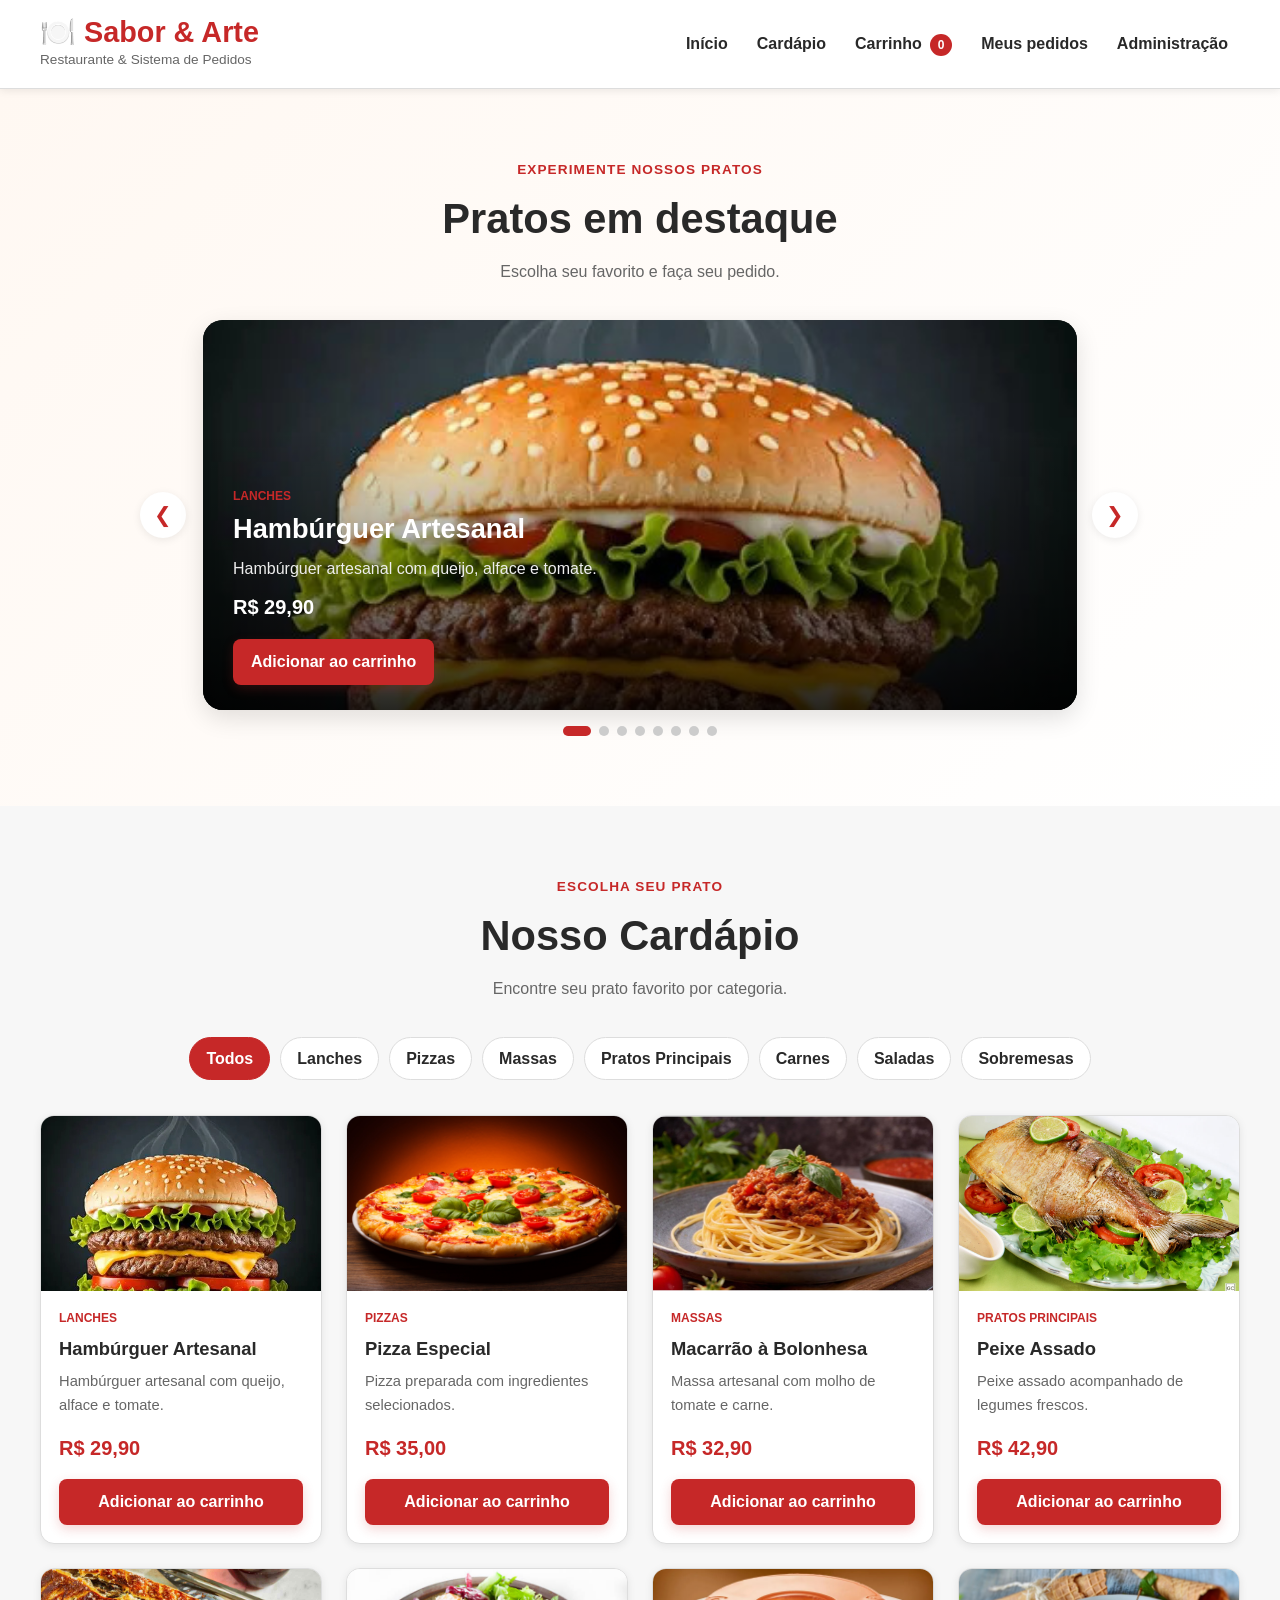
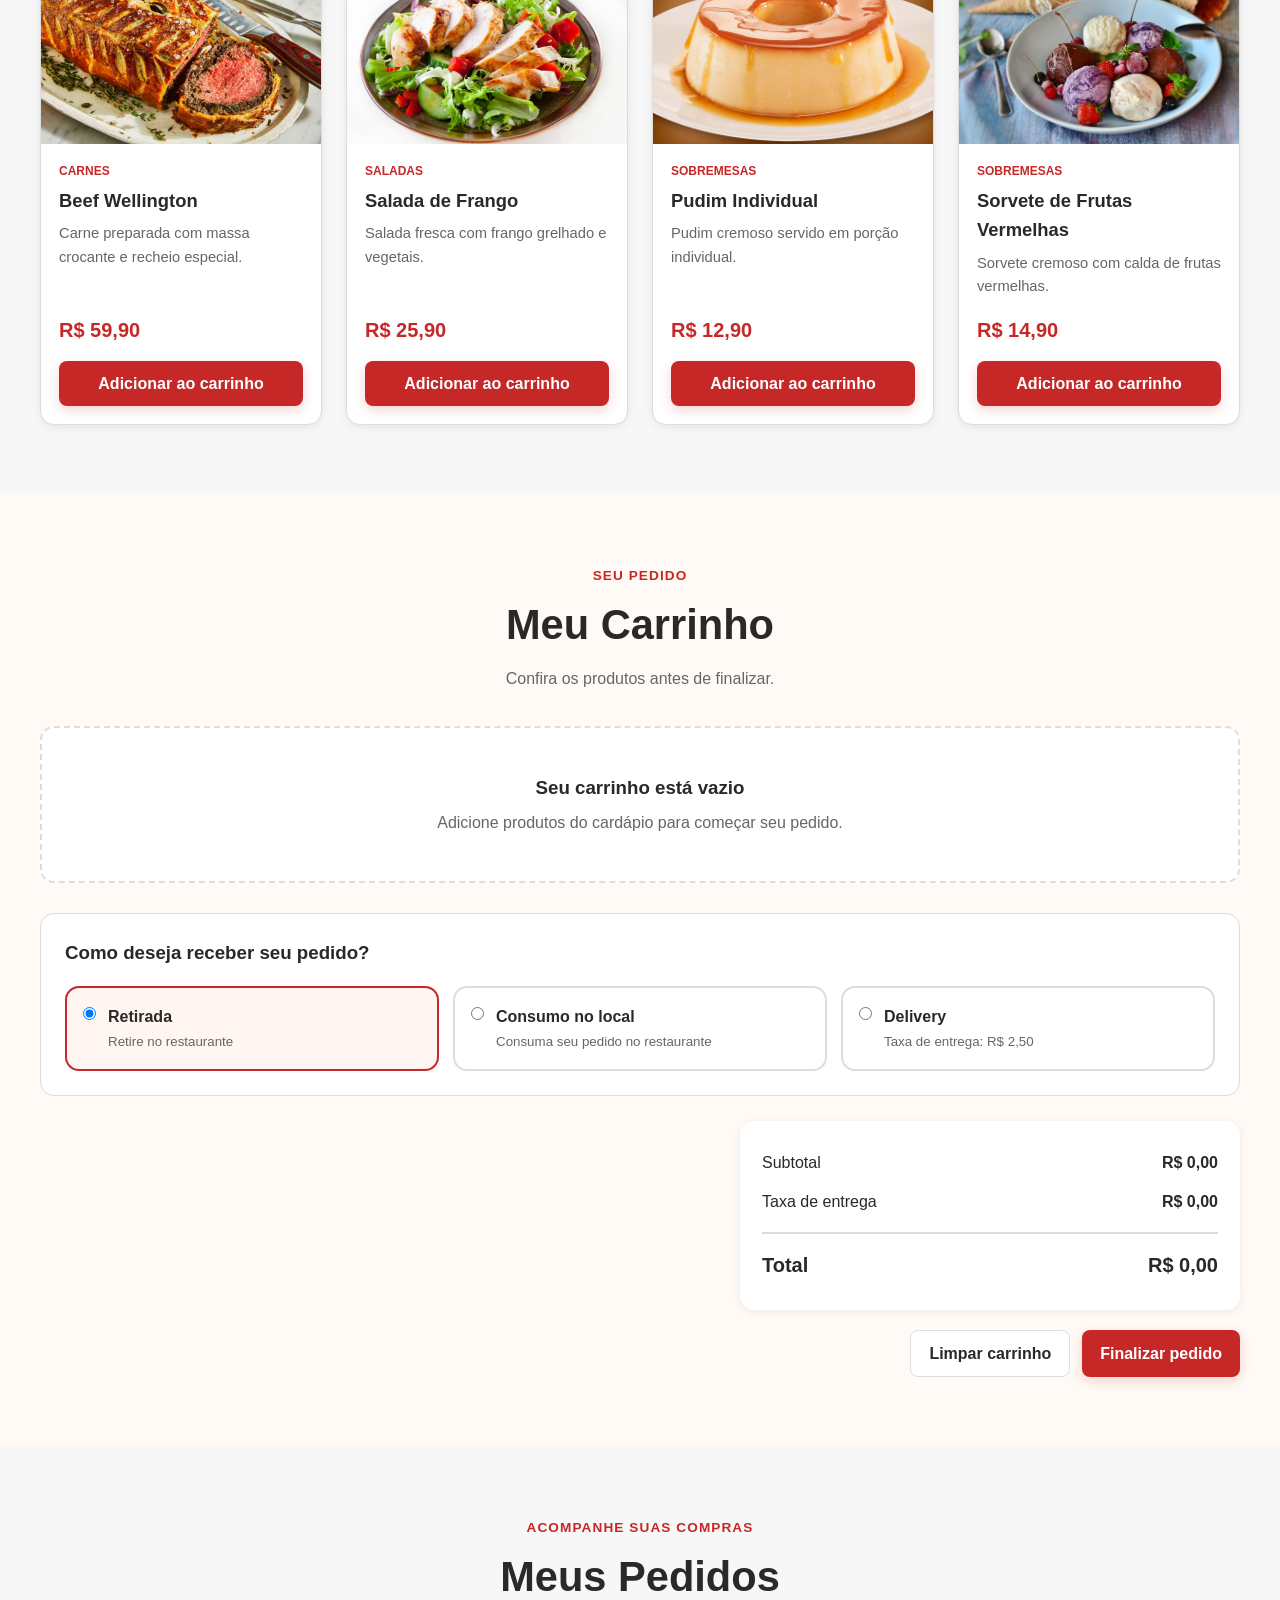
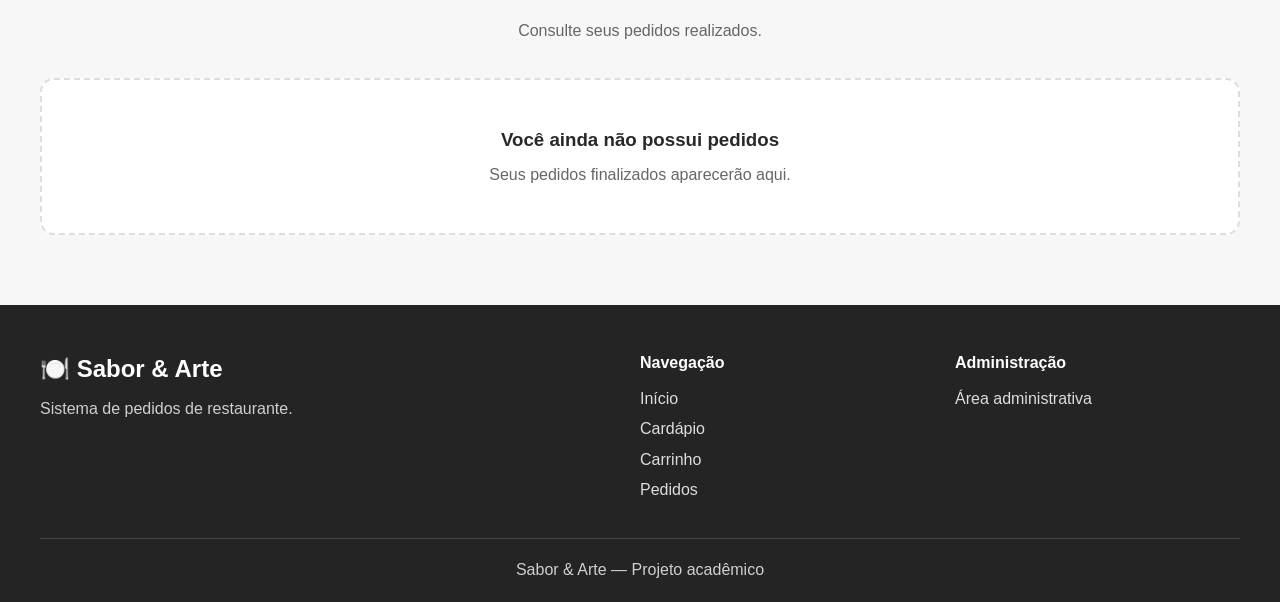
==== commit 3681370b: "Conclusão de funcionalidades do sistema" ====
--- a/html/index.html
+++ b/html/index.html
@@ -222,6 +222,46 @@
               </div>
 
             </form>
+
+          </div>
+        </dialog>
+
+        <dialog id="modal-confirmacao" class="modal-confirmacao" aria-labelledby="titulo-confirmacao">
+          <div class="modal-conteudo">
+
+            <div class="modal-cabecalho">
+
+              <div>
+                <span class="subtitulo">
+                  Confirmação
+                </span>
+
+                <h2 id="titulo-confirmacao">
+                  Confirmar ação
+                </h2>
+
+                <p id="texto-confirmacao">
+                  Deseja continuar?
+                </p>
+              </div>
+
+              <button id="btn-fechar-confirmacao" class="btn-fechar" type="button" aria-label="Fechar confirmação">
+                ×
+              </button>
+
+            </div>
+
+            <div class="acoes-formulario">
+
+              <button id="btn-cancelar-confirmacao" class="btn btn-secundario" type="button">
+                Cancelar
+              </button>
+
+              <button id="btn-confirmar-confirmacao" class="btn btn-perigo" type="button">
+                Confirmar
+              </button>
+
+            </div>
 
           </div>
         </dialog>
--- a/css/style.css
+++ b/css/style.css
@@ -1911,4 +1911,134 @@
         width: 100%;
     }
 
+}
+
+/* =========================================================
+   PEDIDOS - ADMINISTRAÇÃO
+========================================================= */
+
+.secao-pedidos-administracao {
+    padding-top: 40px;
+}
+
+
+.select-status {
+    min-height: 40px;
+
+    padding:
+        8px 12px;
+
+    border:
+        1px solid var(--cor-borda);
+
+    border-radius:
+        var(--raio-pequeno);
+
+    background-color:
+        #ffffff;
+
+    color:
+        var(--cor-texto);
+
+    font-weight:
+        600;
+}
+
+.pedido-itens-admin {
+    margin: 15px 0;
+}
+
+
+.pedido-itens-admin ul {
+    margin-top: 8px;
+
+    padding-left: 20px;
+}
+
+
+.sr-only {
+    position: absolute;
+
+    width: 1px;
+    height: 1px;
+
+    padding: 0;
+    margin: -1px;
+
+    overflow: hidden;
+
+    clip: rect(0, 0, 0, 0);
+
+    white-space: nowrap;
+
+    border: 0;
+}
+
+/* =========================================================
+   MODAL DE CONFIRMAÇÃO
+========================================================= */
+
+.modal-confirmacao {
+    width: min(560px, calc(100% - 30px));
+
+    max-width: 560px;
+
+    border: none;
+
+    border-radius: var(--raio-medio);
+
+    padding: 0;
+
+    background: transparent;
+}
+
+
+.modal-confirmacao::backdrop {
+    background-color: rgba(0, 0, 0, 0.65);
+}
+
+
+.modal-confirmacao .modal-conteudo {
+    background-color: #ffffff;
+}
+
+
+.btn-perigo {
+    min-height: 44px;
+
+    padding:
+        10px 18px;
+
+    border:
+        1px solid var(--cor-erro);
+
+    border-radius:
+        var(--raio-pequeno);
+
+    background-color:
+        var(--cor-erro);
+
+    color:
+        #ffffff;
+
+    font-weight:
+        700;
+}
+
+.btn-perigo:hover {
+    opacity: 0.9;
+}
+
+.btn-slide-adicionar {
+    margin-top: 16px;
+}
+
+.slide-overlay .btn-slide-adicionar {
+    display: inline-flex;
+
+    width: auto;
+
+    align-items: center;
+
+    justify-content: center;
 }
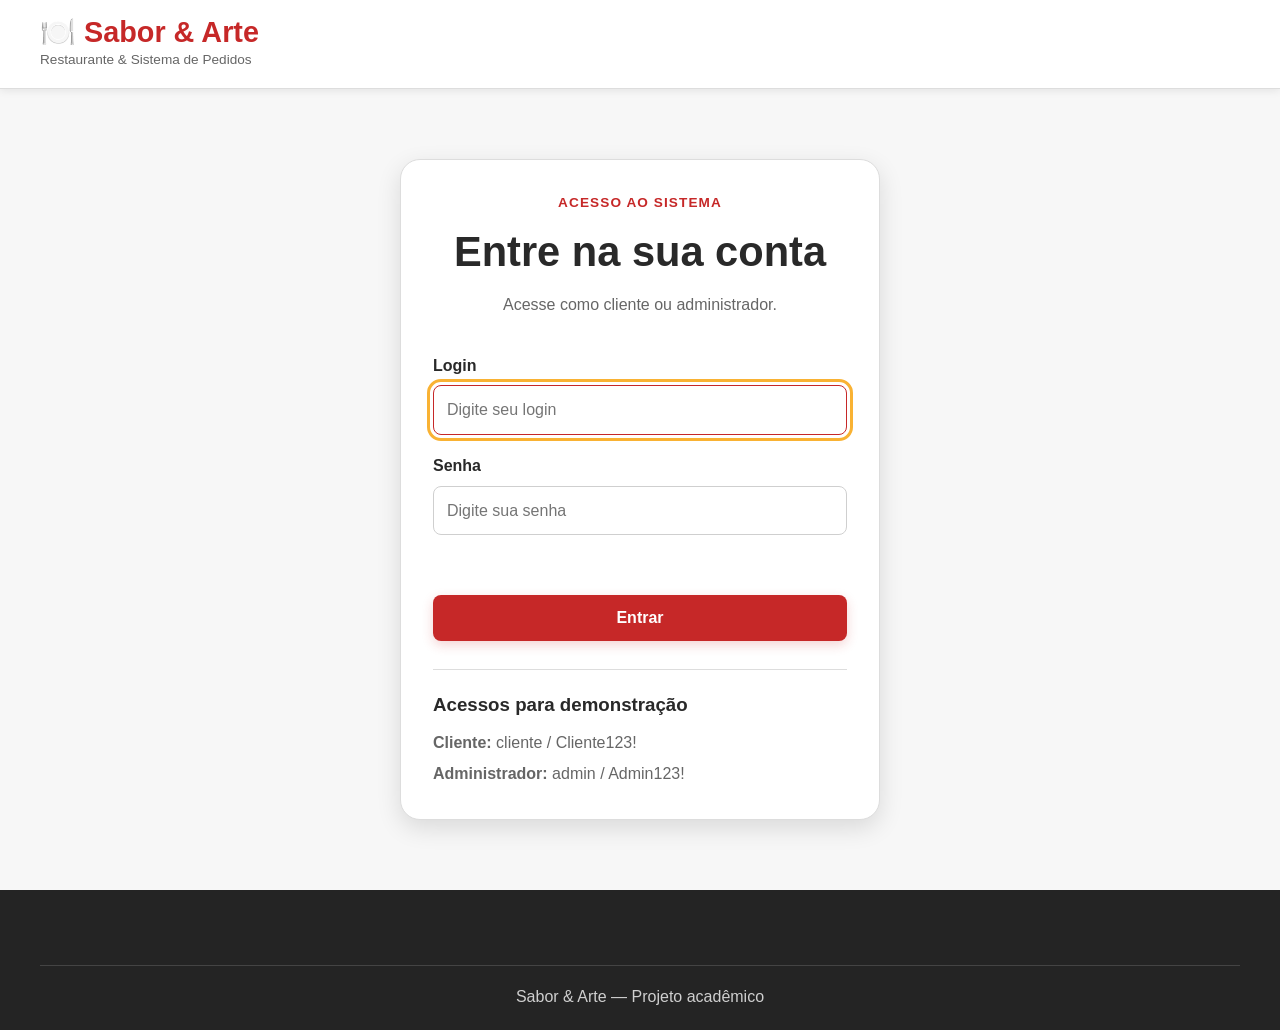
==== commit aeff4265: "Adição de autenticacao e controle de acesso" ====
--- a/html/index.html
+++ b/html/index.html
@@ -40,7 +40,20 @@
 
         <a href="#pedidos"> Meus pedidos </a>
 
-        <a href="admin.html" class="link-administracao"> Administração </a>
+        <span
+          id="usuario-logado"
+          class="usuario-logado"
+          aria-label="Usuário conectado"
+        ></span>
+
+        <button
+          id="btn-sair"
+          class="btn btn-secundario btn-sair"
+          type="button"
+        >
+          Sair
+        </button>
+
       </nav>
     </div>
   </header>
@@ -319,11 +332,6 @@
           <a href="#pedidos"> Pedidos </a>
         </div>
 
-        <div>
-          <h3>Administração</h3>
-
-          <a href="admin.html"> Área administrativa </a>
-        </div>
       </div>
 
       <div class="rodape-final">
--- a/css/style.css
+++ b/css/style.css
@@ -19,6 +19,7 @@
     --cor-sucesso: #198754;
     --cor-erro: #c62828;
     --cor-aviso: #a66a00;
+    --cor-perigo: #b42318;
 
     --largura-maxima: 1200px;
 
@@ -2041,4 +2042,134 @@
     align-items: center;
 
     justify-content: center;
+}
+
+/* =========================================================
+   LOGIN
+========================================================= */
+
+.secao-login {
+    min-height: 70vh;
+
+    display: flex;
+
+    align-items: center;
+}
+
+.login-card {
+    width: min(100%, 480px);
+
+    margin: 0 auto;
+
+    padding: 32px;
+
+    background-color: #ffffff;
+
+    border:
+        1px solid var(--cor-borda);
+
+    border-radius: var(--raio-grande);
+
+    box-shadow: var(--sombra-media);
+}
+
+.formulario-login {
+    display: grid;
+
+    gap: 18px;
+
+    margin-top: 28px;
+}
+
+.btn-login {
+    width: 100%;
+}
+
+.mensagem-login {
+    min-height: 24px;
+
+    padding: 0;
+
+    font-size: 0.95rem;
+
+    font-weight: 600;
+}
+
+.mensagem-login.erro {
+    color: var(--cor-perigo);
+}
+
+.mensagem-login.visivel {
+    padding: 10px 12px;
+
+    background-color: #fff2f2;
+
+    border:
+        1px solid #e8b4b4;
+
+    border-radius: var(--raio-pequeno);
+}
+
+.login-informacao {
+    margin-top: 28px;
+
+    padding-top: 20px;
+
+    border-top:
+        1px solid var(--cor-borda);
+}
+
+.login-informacao h3 {
+    margin-bottom: 10px;
+
+    color: var(--cor-texto);
+}
+
+.login-informacao p {
+    margin-top: 6px;
+
+    color: var(--cor-texto-secundario);
+}
+
+.usuario-logado {
+    display: inline-flex;
+
+    align-items: center;
+
+    padding: 8px 12px;
+
+    border-radius: var(--raio-pequeno);
+
+    background-color: #fff0e8;
+
+    color: var(--cor-principal);
+
+    font-size: 0.9rem;
+
+    font-weight: 700;
+
+    white-space: nowrap;
+}
+
+.btn-sair {
+    border: 1px solid var(--cor-borda);
+
+    cursor: pointer;
+}
+
+@media (max-width: 700px) {
+
+    .login-card {
+        padding: 24px;
+    }
+
+    .usuario-logado {
+        width: 100%;
+
+        justify-content: center;
+    }
+
+    .btn-sair {
+        width: 100%;
+    }
 }
